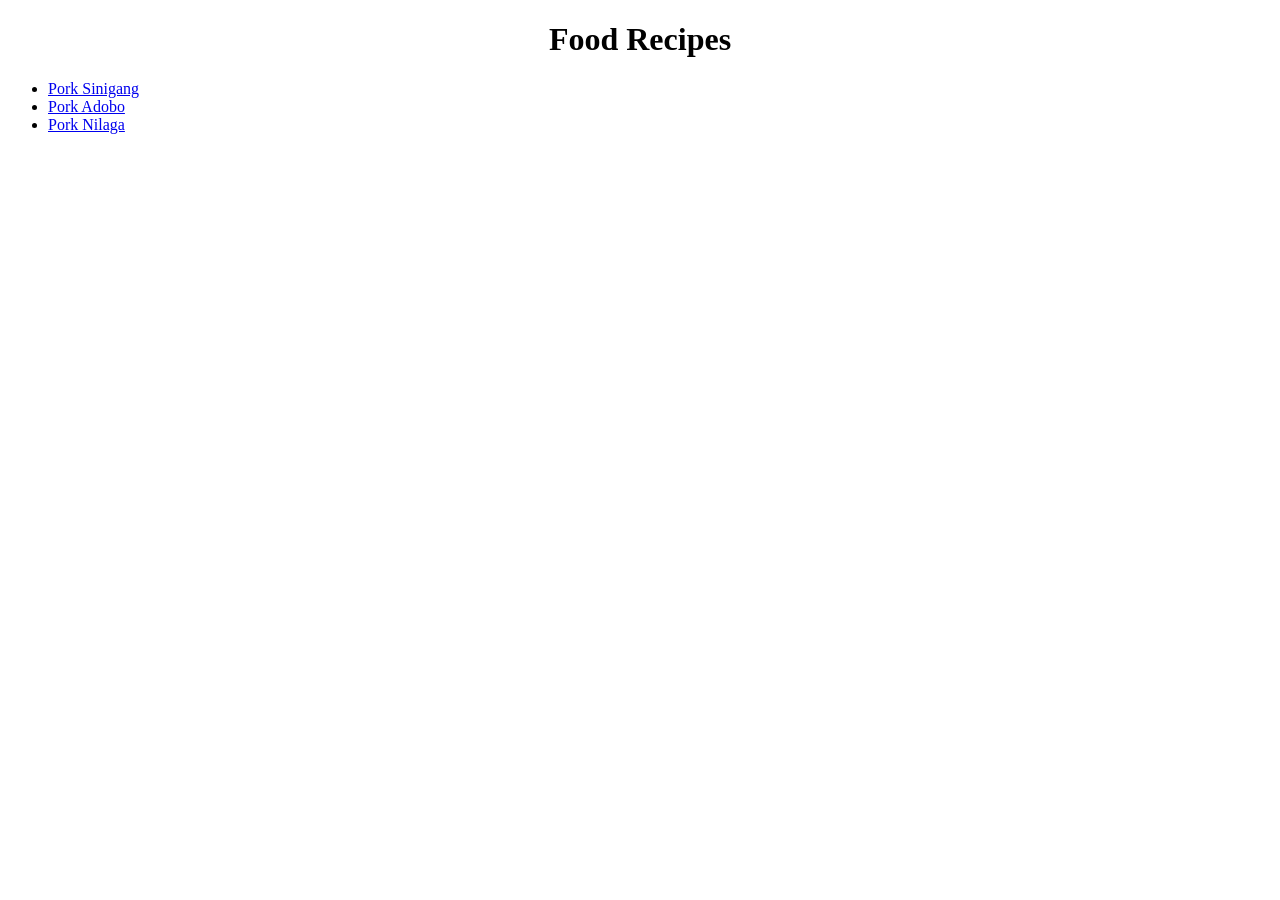
==== index.html @ fd629e6e "Add files via upload" ====
<!DOCTYPE html>
<html lang="en">
<head>
    <meta charset="UTF-8">
    <meta name="viewport" content="width=device-width, initial-scale=1.0">
    <title>Food Recipes</title>
</head>
<body>
    <h1 style="text-align: center;">Food Recipes</h1>
    <ul>
    <li><a href="sinigang.html">Pork Sinigang</a></li>
    <li><a href="adobo.html">Pork Adobo</a></li>
    <li><a href="nilaga.html">Pork Nilaga</a></li>
    </ul>
</body>
</html>
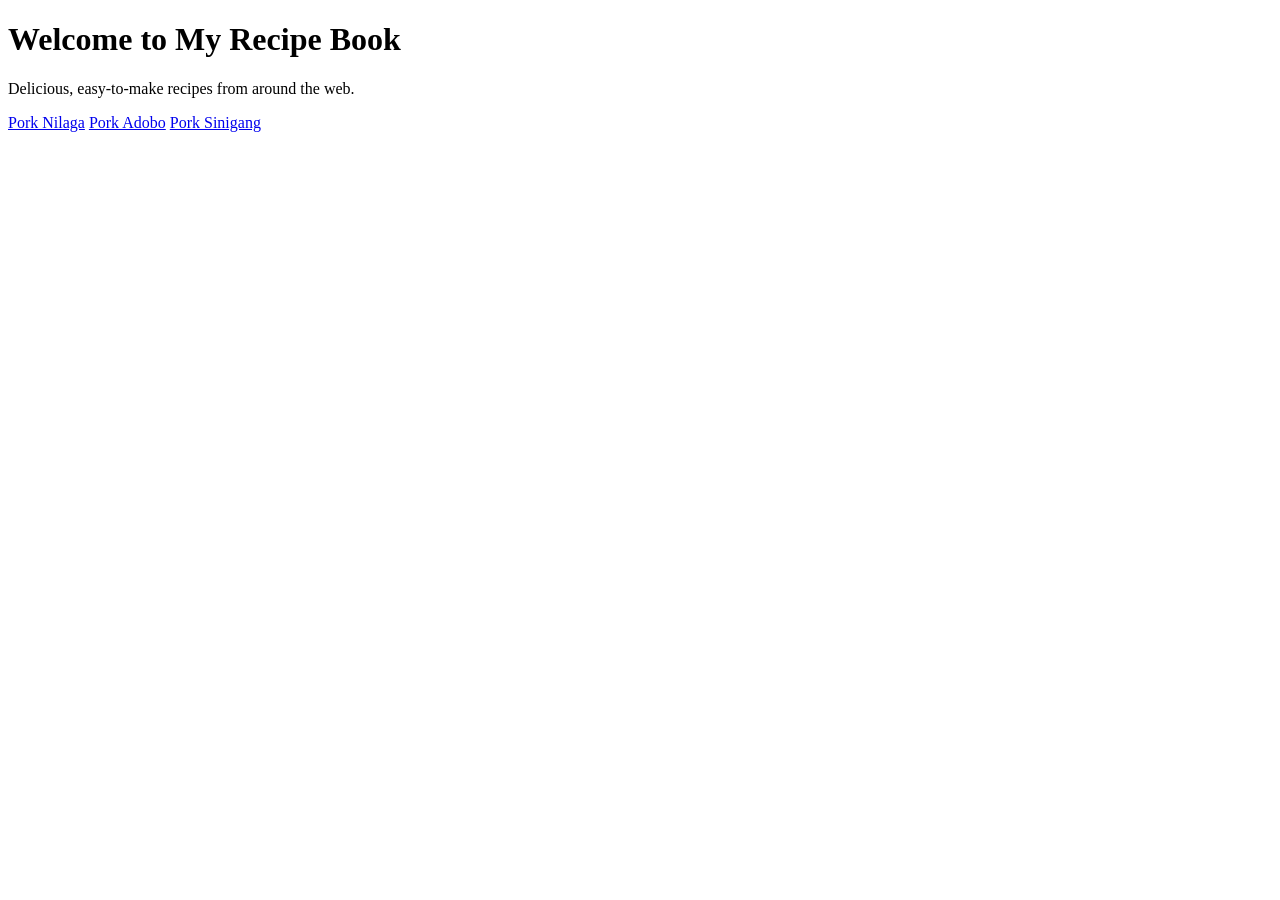
==== commit 82b3c717: "Revise index.html for improved layout and title Updated the title and structure of the recipe page t" ====
--- a/index.html
+++ b/index.html
@@ -3,14 +3,21 @@
 <head>
     <meta charset="UTF-8">
     <meta name="viewport" content="width=device-width, initial-scale=1.0">
-    <title>Food Recipes</title>
+    <title>My Odin Recipes</title>
+    <link rel="stylesheet" href="style.css">
 </head>
 <body>
-    <h1 style="text-align: center;">Food Recipes</h1>
-    <ul>
-    <li><a href="sinigang.html">Pork Sinigang</a></li>
-    <li><a href="adobo.html">Pork Adobo</a></li>
-    <li><a href="nilaga.html">Pork Nilaga</a></li>
-    </ul>
+    <header>
+        <h1>Welcome to My Recipe Book</h1>
+        <p>Delicious, easy-to-make recipes from around the web.</p>
+    </header>
+
+    <main>
+        <div class="recipe-list">
+            <a href="nilaga.html" class="recipe-card">Pork Nilaga</a>
+            <a href="adobo.html" class="recipe-card">Pork Adobo</a>
+            <a href="sinigang.html" class="recipe-card">Pork Sinigang</a>
+        </div>
+    </main>
 </body>
-</html>+</html>
--- a/style.css
+++ b/style.css
@@ -0,0 +1,5 @@
+.image-container {
+  display: flex;
+  justify-content: center; 
+  align-items: center;     
+}
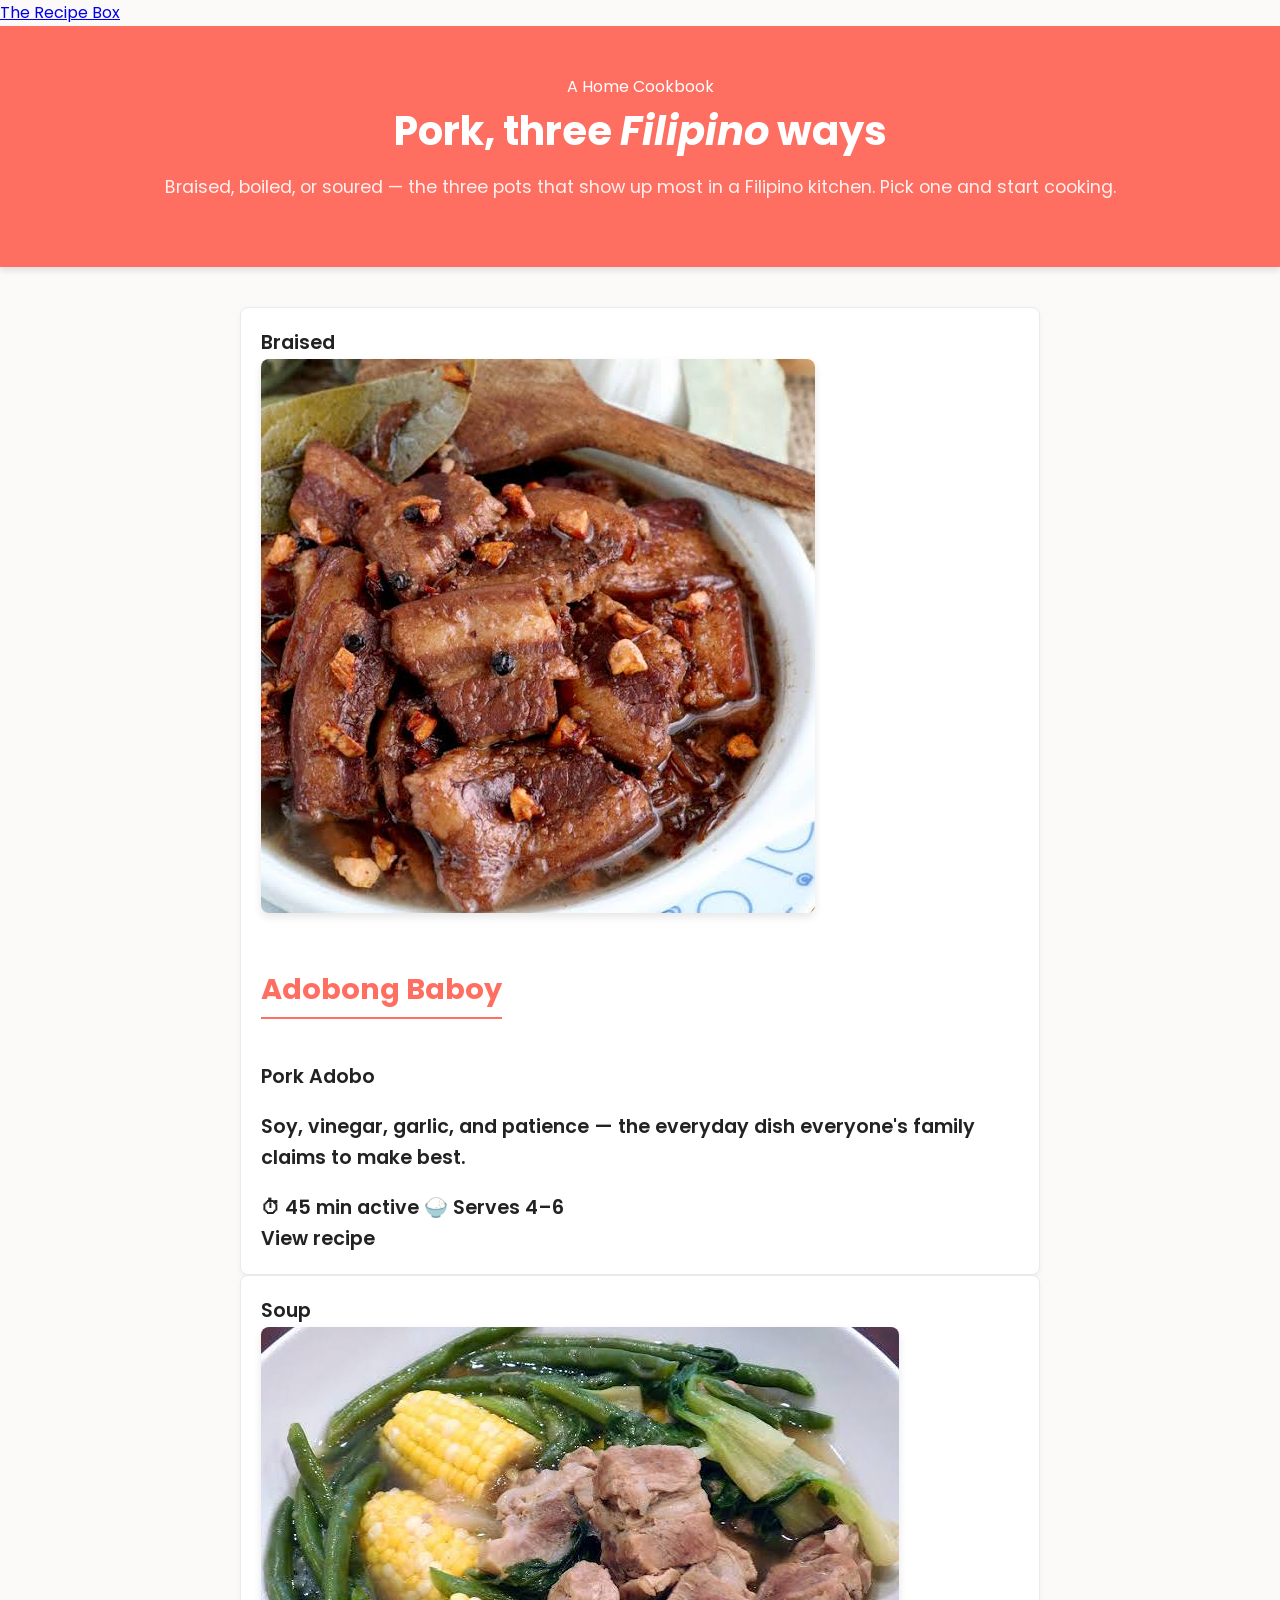
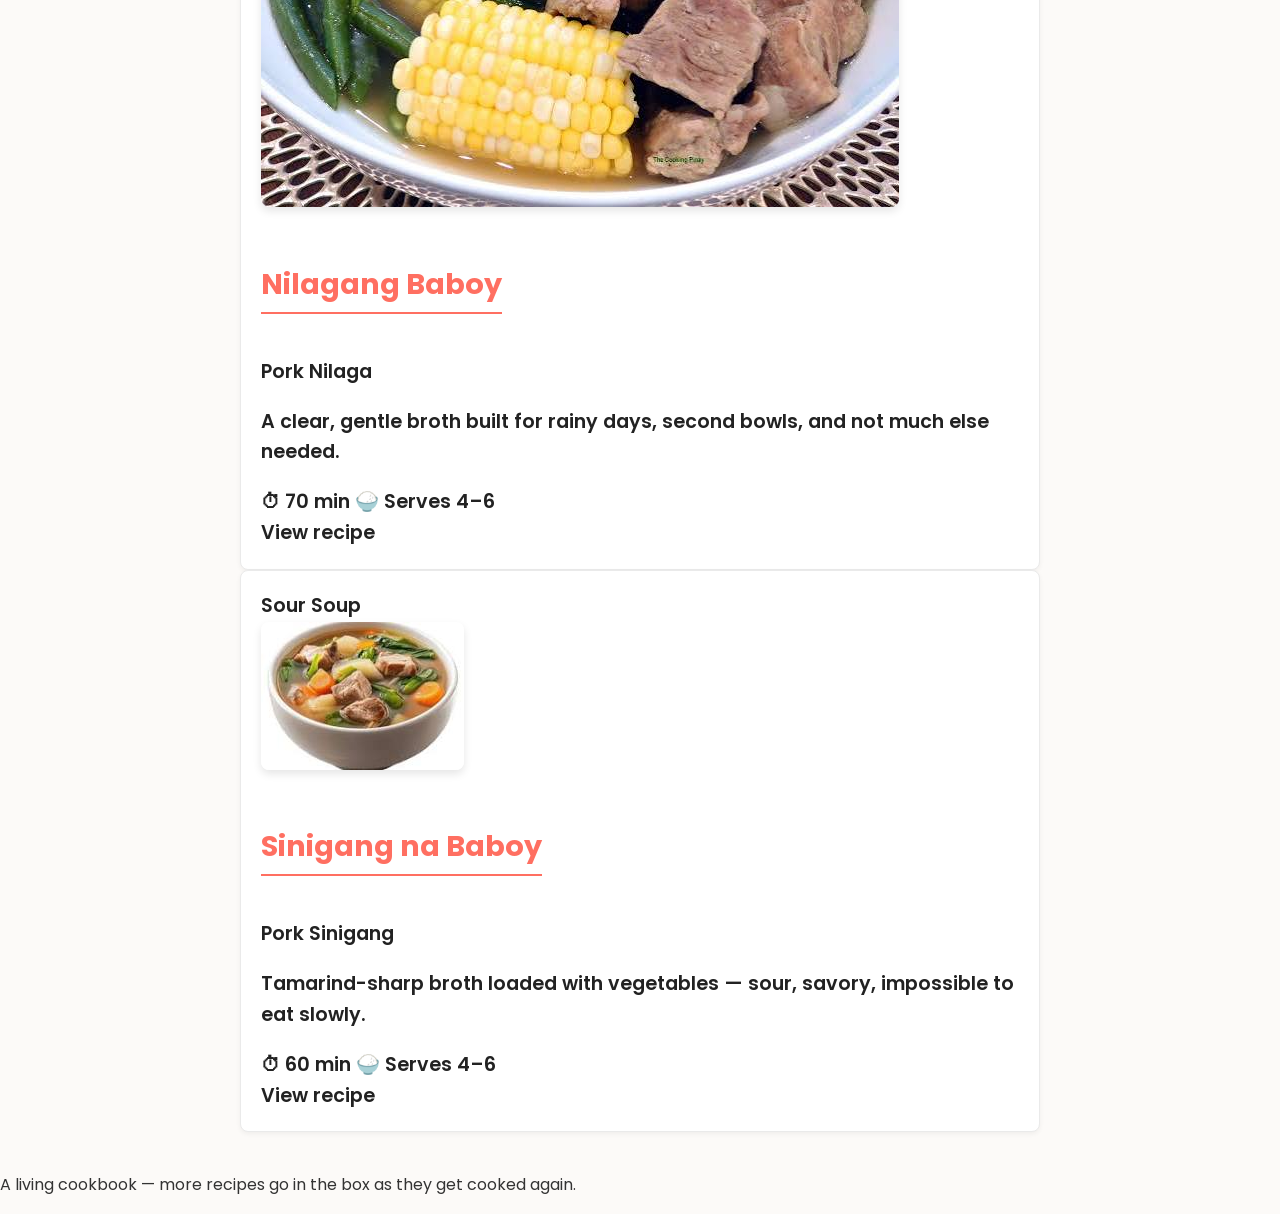
==== commit 1f0b11e4: "Add files via upload" ====
--- a/index.html
+++ b/index.html
@@ -3,21 +3,73 @@
 <head>
     <meta charset="UTF-8">
     <meta name="viewport" content="width=device-width, initial-scale=1.0">
-    <title>My Odin Recipes</title>
+    <title>The Recipe Box — Filipino Pork Recipes</title>
+    <meta name="description" content="A small home cookbook of Filipino pork dishes: adobo, nilaga, and sinigang.">
     <link rel="stylesheet" href="style.css">
 </head>
 <body>
-    <header>
-        <h1>Welcome to My Recipe Book</h1>
-        <p>Delicious, easy-to-make recipes from around the web.</p>
+    <nav class="site-nav">
+        <a class="mark" href="index.html">The Recipe Box</a>
+    </nav>
+
+    <header class="hero">
+        <span class="eyebrow">A Home Cookbook</span>
+        <h1>Pork, three <em>Filipino</em> ways</h1>
+        <p class="lede">Braised, boiled, or soured — the three pots that show up most in a Filipino kitchen. Pick one and start cooking.</p>
+        <div class="divider"></div>
     </header>
 
     <main>
-        <div class="recipe-list">
-            <a href="nilaga.html" class="recipe-card">Pork Nilaga</a>
-            <a href="adobo.html" class="recipe-card">Pork Adobo</a>
-            <a href="sinigang.html" class="recipe-card">Pork Sinigang</a>
+        <div class="recipe-box">
+            <a href="adobo.html" class="recipe-card">
+                <span class="tab">Braised</span>
+                <div class="thumb"><img src="adobo.jpeg" alt="A pot of glossy pork adobo simmering in dark soy-vinegar sauce"></div>
+                <div class="card-body">
+                    <h2>Adobong Baboy</h2>
+                    <p class="subtitle">Pork Adobo</p>
+                    <p class="teaser">Soy, vinegar, garlic, and patience — the everyday dish everyone's family claims to make best.</p>
+                    <div class="meta">
+                        <span>⏱ 45 min active</span>
+                        <span>🍚 Serves 4–6</span>
+                    </div>
+                    <span class="go">View recipe</span>
+                </div>
+            </a>
+
+            <a href="nilaga.html" class="recipe-card">
+                <span class="tab">Soup</span>
+                <div class="thumb"><img src="nilaga.jpeg" alt="A bowl of clear pork nilaga soup with cabbage and potatoes"></div>
+                <div class="card-body">
+                    <h2>Nilagang Baboy</h2>
+                    <p class="subtitle">Pork Nilaga</p>
+                    <p class="teaser">A clear, gentle broth built for rainy days, second bowls, and not much else needed.</p>
+                    <div class="meta">
+                        <span>⏱ 70 min</span>
+                        <span>🍚 Serves 4–6</span>
+                    </div>
+                    <span class="go">View recipe</span>
+                </div>
+            </a>
+
+            <a href="sinigang.html" class="recipe-card">
+                <span class="tab">Sour Soup</span>
+                <div class="thumb"><img src="sinigang.jpeg" alt="A pot of pork sinigang with radish, okra, and green vegetables in tamarind broth"></div>
+                <div class="card-body">
+                    <h2>Sinigang na Baboy</h2>
+                    <p class="subtitle">Pork Sinigang</p>
+                    <p class="teaser">Tamarind-sharp broth loaded with vegetables — sour, savory, impossible to eat slowly.</p>
+                    <div class="meta">
+                        <span>⏱ 60 min</span>
+                        <span>🍚 Serves 4–6</span>
+                    </div>
+                    <span class="go">View recipe</span>
+                </div>
+            </a>
         </div>
     </main>
+
+    <footer class="site-footer">
+        <p>A living cookbook — more recipes go in the box as they get cooked again.</p>
+    </footer>
 </body>
 </html>
--- a/style.css
+++ b/style.css
@@ -1,5 +1,88 @@
-.image-container {
-  display: flex;
-  justify-content: center; 
-  align-items: center;     
+@import url('https://fonts.googleapis.com/css2?family=Poppins:wght@300;400;600&display=swap');
+
+body {
+    font-family: 'Poppins', sans-serif;
+    background-color: #fcfaf8; /* Soft off-white background */
+    color: #333;
+    margin: 0;
+    padding: 0;
+    line-height: 1.6;
 }
+
+header {
+    background-color: #ff6f61; /* Warm, appetizing color */
+    color: white;
+    text-align: center;
+    padding: 3rem 1rem;
+    box-shadow: 0 4px 6px rgba(0,0,0,0.1);
+}
+
+header h1 {
+    margin: 0;
+    font-size: 2.5rem;
+}
+
+header p {
+    margin-top: 10px;
+    font-size: 1.1rem;
+    opacity: 0.9;
+}
+
+main {
+    max-width: 800px;
+    margin: 40px auto;
+    padding: 0 20px;
+}
+
+.recipe-list {
+    display: flex;
+    flex-direction: column;
+    gap: 15px;
+}
+
+.recipe-card {
+    background-color: white;
+    display: block;
+    padding: 20px;
+    border-radius: 8px;
+    text-decoration: none;
+    color: #222;
+    font-size: 1.2rem;
+    font-weight: 600;
+    box-shadow: 0 2px 5px rgba(0,0,0,0.05);
+    border: 1px solid #eaeaea;
+    transition: all 0.2s ease;
+}
+
+.recipe-card:hover {
+    transform: translateY(-3px); /* Makes the card "lift" when hovered */
+    box-shadow: 0 6px 12px rgba(0,0,0,0.1);
+    border-color: #ff6f61;
+    color: #ff6f61;
+}
+
+h2 {
+    color: #ff6f61;
+    border-bottom: 2px solid #ff6f61;
+    padding-bottom: 5px;
+    display: inline-block;
+}
+
+ul, ol {
+    background: white;
+    padding: 25px 25px 25px 45px;
+    border-radius: 8px;
+    box-shadow: 0 2px 5px rgba(0,0,0,0.05);
+}
+
+li {
+    margin-bottom: 10px;
+}
+
+img {
+    max-width: 100%;
+    height: auto;
+    border-radius: 8px;
+    margin-bottom: 20px;
+    box-shadow: 0 4px 8px rgba(0,0,0,0.1);
+}
